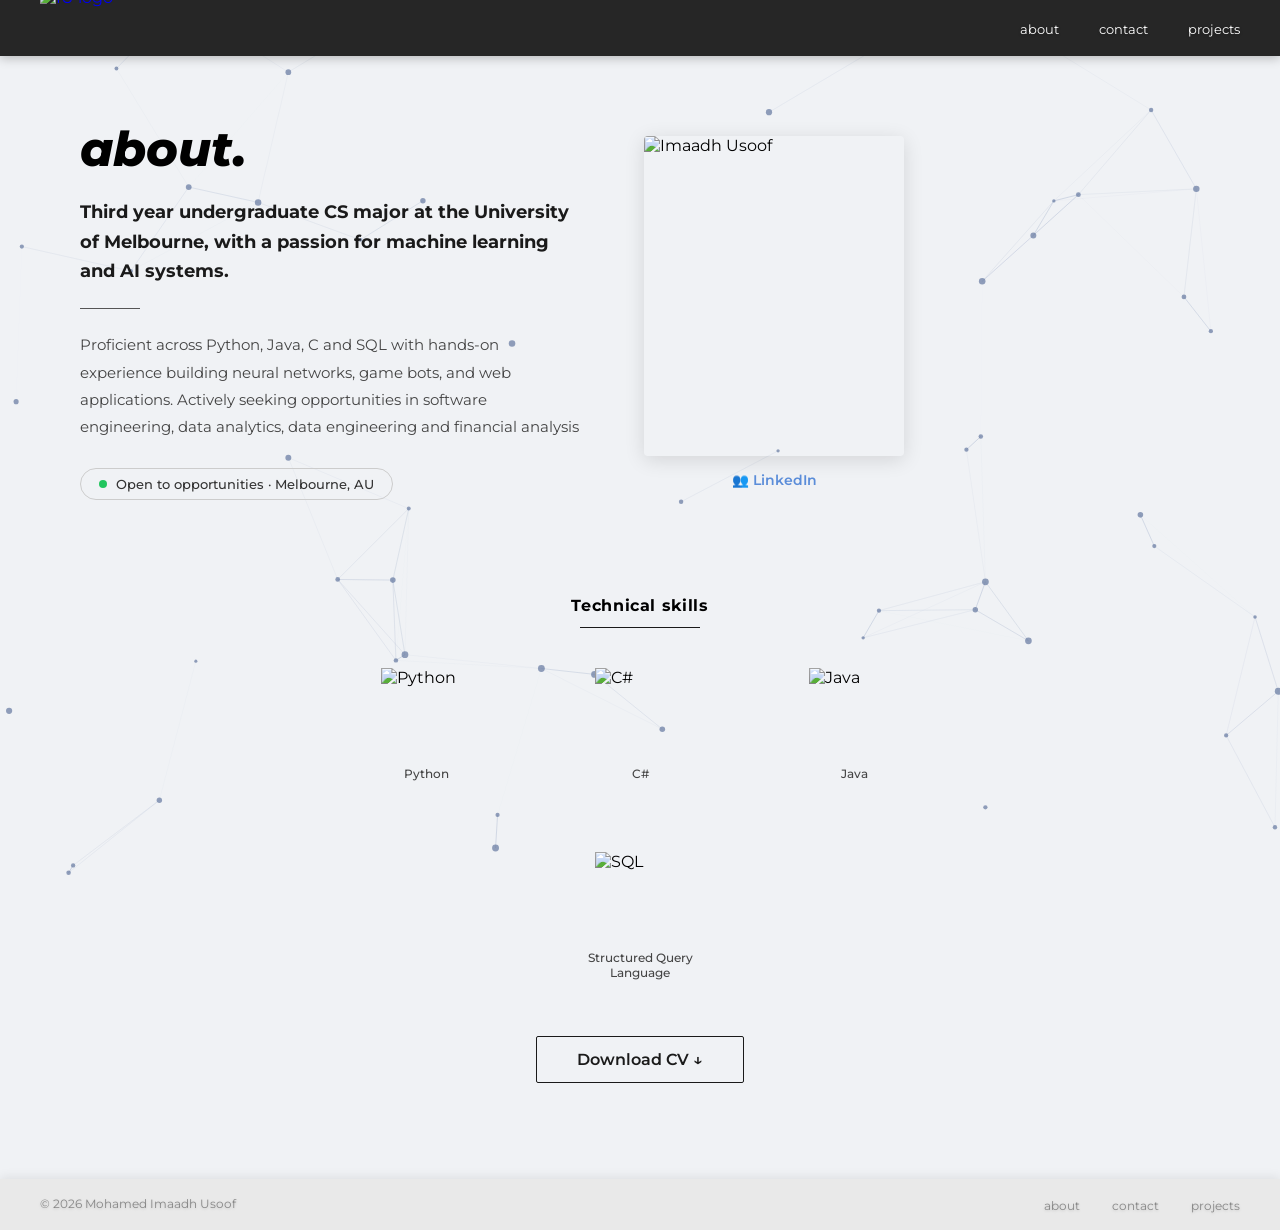
==== about.html @ 0c4d780f "Add files via upload" ====
<!DOCTYPE html>
<html>
  <head>
    <meta charset="UTF-8">
    <meta name="viewport" content="width=device-width, initial-scale=1.0">
    <title>About — Imaadh Usoof</title>
    <link rel="stylesheet" href="style.css">
    <link rel="stylesheet" href="about.css">
  </head>

  <body>

    <nav>
      <a href="index.html" class="nav-logo">
        <img src="images/logo.png" alt="IU logo" />
      </a>
      <button class="hamburger" id="hamburger">
        <span></span>
        <span></span>
        <span></span>
      </button>
      <ul class="nav-links" id="nav-links">
        <li><a href="about.html">about</a></li>
        <li><a href="contact.html">contact</a></li>
        <li><a href="projects.html">projects</a></li>
      </ul>
    </nav>

    <canvas id="constellation-canvas"></canvas>

    <main>
      <section class="about-hero">

        <div class="about-left">
          <h1 class="about-title">about.</h1>
          <p class="about-bio-main">
            Third year undergraduate CS major at the University of Melbourne, 
            with a passion for machine learning and AI systems.
          </p>
          <hr class="about-divider">
          <p class="about-bio-sub">
            Proficient across Python, Java, C and SQL with hands-on experience 
            building neural networks, game bots, and web applications. Actively 
            seeking opportunities in software engineering, data analytics, data
            engineering and financial analysis
          </p>

          <div class="about-badge">
            <span class="badge-dot"></span>
            Open to opportunities · Melbourne, AU
          </div>
        </div>

        <div class="about-right">
          <div class="about-headshot-wrap">
            <img src="images/headshot.jpg" alt="Imaadh Usoof" class="about-headshot" />
          </div>
          <a href="https://linkedin.com/in/imaadh-usoof" target="_blank" class="about-linkedin">
            &#128101; LinkedIn
          </a>
        </div>

        
      </section>

      <section class="skills">
        <h3 class="skills-title">Technical skills</h3>
        <hr class="skills-underline">
        <div class="skills-grid">

          <div class="skill-item">
            <div class="skill-icon">
              <img src="images/python.png" alt="Python" />
              <span>Python</span>
            </div>
            <div class="skill-tooltip">
              <strong>Python</strong>
              <ul>
                <li>Pandas, matplotlib, scikit-learn</li>
                <li>Tensorflow and pygame libraries</li>
                <li>Basic neural networks and ML models</li>
              </ul>
            </div>
          </div>

          <div class="skill-item">
            <div class="skill-icon">
              <img src="images/c.png" alt="C#" />
              <span>C#</span>
            </div>
            <div class="skill-tooltip">
              <strong>C#</strong>
              <ul>
                <li>Data structures and algorithms</li>
                <li>Efficient problem solving skills</li>
              </ul>
            </div>
          </div>

          <div class="skill-item">
            <div class="skill-icon">
              <img src="images/java.png" alt="Java" />
              <span>Java</span>
            </div>
            <div class="skill-tooltip">
              <strong>Java</strong>
              <ul>
                <li>Basic game development</li>
                <li>Object oriented design</li>
              </ul>
            </div>
          </div>

          <div class="skill-item">
            <div class="skill-icon">
              <img src="images/sql.png" alt="SQL" />
              <span>Structured Query Language</span>
            </div>
            <div class="skill-tooltip">
              <strong>SQL</strong>
              <ul>
                <li>Database design and queries</li>
                <li>MySQL and SQLite</li>
              </ul>
            </div>
          </div>

        </div>
      </section>

      <div class="cv-download">
        <a href="cv.pdf" download class="cv-btn">Download CV &#8595;</a>
      </div>

    </main>

    <footer>
      <span class="footer-copy">© 2026 Mohamed Imaadh Usoof</span>
      <ul class="footer-links">
        <li><a href="about.html">about</a></li>
        <li><a href="contact.html">contact</a></li>
        <li><a href="projects.html">projects</a></li>
      </ul>
    </footer>

    <script src="constellation.js"></script>
    <script>
      const hamburger = document.getElementById('hamburger');
      const navLinks = document.getElementById('nav-links');

      hamburger.addEventListener('click', () => {
        hamburger.classList.toggle('open');
        navLinks.classList.toggle('open');
      });
    </script>
  </body>
</html>
---- style.css ----
/* CSS is how you can add style to your website, such as colors, fonts, and positioning of your
   HTML content. To learn how to do something, just try searching Google for questions like
   "how to change link color." */
@import url('https://fonts.googleapis.com/css2?family=Montserrat:wght@300;400;500;600;700;800&display=swap');

* {
  margin: 0;
  padding: 0;
  box-sizing: border-box;
}

body {
  font-family: 'Montserrat', sans-serif;
  background-color: #f0f2f5;
  min-height: 100vh;
  display: flex;
  flex-direction: column;
}
main {
  flex: 1;
}

nav {
  background-color: #262626;
  height: 56px;
  display: flex;
  align-items: center;
  justify-content: space-between;
  padding: 0 2.5rem;
  box-shadow: 0 2px  10px rgba(0,0,0,0.25);
  position: relative;
  top: 0;
  z-index: 100;
}

.nav-logo {
  display: flex;
  align-items: center;
  justify-content: center;
  text-decoration: none;
}

.nav-logo img {
  height: 80px;
  width: auto;
  transition: transform 1.0s ease, filter 1.0s ease;
}

.nav-logo img:hover {
  transform: rotate(360deg) scale(1.15);
  filter: brightness(0.7);
}

.nav-links {
  display: flex;
  gap: 2.5rem;
  list-style: none;
  margin-left: auto;
}

.nav-links a {
  color: #ffffff;
  text-decoration: none;
  font-size: 0.82rem;
  font-weight: 400;
  text-shadow: 0 1px 3px rgba(0,0,0,0.3);
}
.nav-links a:hover {
  opacity: 0.6;
}

.hero {
  height: calc(100vh - 80px);
  display: flex;
  flex-direction: column;
  align-items: center;
  justify-content: center;
  gap: 0.5rem;
}

.hero-name {
  font-size: 2.8rem;
  font-weight: 400;
}

.hero-subtitle {
  font-size: 1.2rem;
  font-weight: 400;
  color: #888;
  letter-spacing: 0.05em;
}

.scroll-btn {
  margin-top: 2rem;
  width: 38px;
  height: 38px;
  border-radius: 50%;
  background: #d0d4da;
  border: none;
  cursor: pointer;
  display: flex;
  align-items: center;
  justify-content: center;
  text-decoration: none;
  color: #444;
  font-size: 1rem;
}

.hero-name {
  text-decoration: none;
  color: #1a1a1a;
}

.featured {
  padding: 4rem 1rem 6rem;
  display: flex;
  flex-direction: column;
  align-items: center;
  gap: 2.5rem;
}

.featured-title {
  font-size: 1.8rem;
  font-weight: 700;
  letter-spacing: 0.04em;
}

.projects-grid {
  display: flex;
  gap: 1.5rem;
  justify-content: center;
  flex-wrap: nowrap;
  width: 100%;
  padding: 0 2rem;
}

.project-card {
  display: flex;
  flex-direction: column;
  align-items: center;
  gap: 0.6rem;
  text-decoration: none;
  color: #1a1a1a;
  transition: transform 0.2s;
}

.project-card:hover {
  transform: translateY(-4px);
}

.project-label {
  font-size: 1rem;
  font-weight: 500;
  font-style: italic;
  color: #444;
}

.project-thumb {
  width: 420px;
  height: 480px;
  border-radius: 4px;
  overflow: hidden;
  background: #d8dce4;
  box-shadow: 0 2px 12px rgba(0,0,0,0.1);
}


.project-thumb img {
  width: 100%;
  height: 100%;
  object-fit: cover;
}

.view-all-btn {
  display: inline-flex;
  align-items: center;
  gap: 0.5rem;
  border: 1.5px solid #1a1a1a;
  padding: 0.75rem 1.8rem;
  font-family: 'Montserrat', sans-serif;
  font-size: 1rem;
  font-weight: 500;
  text-decoration: none;
  color: #1a1a1a;
  border-radius: 2px;
  transition: background 0.2s, color 0.2s;
}

.view-all-btn:hover {
  background: #1a1a1a;
  color: #fff;
}

footer {
  background-color: #e9e9e9;
  padding: 1rem 2.5rem;
  display: flex;
  align-items: center;
  justify-content: space-between;
  box-shadow: 0 -2px 10px rgba(0,0,0,0.08);
}

.footer-copy {
  font-size: 0.72rem;
  font-weight: 400;
  color: #888;
  text-shadow: 0 1px 3px rgba(0,0,0,0.15);
}

.footer-links {
  display: flex;
  flex-direction: row;
  gap: 2rem;
  list-style: none;
}

.footer-links a {
  font-size: 0.72rem;
  font-weight: 400;
  color: #888;
  text-decoration: none;
  text-shadow: 0 1px 3px rgba(0,0,0,0.15);
}

.footer-links a:hover {
  color: #1a1a1a;
}

#constellation-canvas {
  position: fixed;
  top: 0;
  left: 0;
  width: 100%;
  height: 100%;
  z-index: -1;
  pointer-events: none;
}

.hero-divider {
  width: 80px;
  border: none;
  border-top: 1.5px solid #aaa;
  margin-top: 0.3rem;
}

html {
  scroll-behavior: smooth;
}

.bg-preview {
  position: fixed;
  top: 0;
  left: 0;
  width: 100%;
  height: 100%;
  z-index: 0;
  opacity: 0;
  transition: opacity 0.6s ease;
  pointer-events: none;
  background: rgba(0, 0, 0, 0.45);
}

.bg-preview-img {
  width: 100%;
  height: 100%;
  object-fit: cover;
  opacity: 1.0;
  position: absolute;
  top: 0;
  left: 0;
  z-index: -1;
}

#loader {
  position: fixed;
  top: 0;
  left: 0;
  width: 100%;
  height: 100%;
  background: #ffffff;
  z-index: 9999;
  display: flex;
  align-items: center;
  justify-content: center;
}

.loader-content {
  display: flex;
  flex-direction: column;
  align-items: center;
  gap: 2rem;
  width: 400px;
}

.loader-text {
  font-family: 'Courier New', monospace;
  font-size: 2rem;
  font-weight: 900;
  color: #000;
  letter-spacing: 0.1em;
}

.loader-track {
  width: 100%;
  height: 12px;
  background: #e0e0e0;
  position: relative;
}

.loader-bar {
  height: 100%;
  width: 0%;
  background: #000;
  transition: width 0.05s linear;
}

.hamburger {
  display: none;
}


@media (max-width: 500px) {

  .hamburger {
    display: flex;
    flex-direction: column;
    gap: 5px;
    background: none;
    border: none;
    cursor: pointer;
    padding: 0.5rem;
    margin-left: auto;
    z-index: 200;
  }

  .hamburger span {
    display: block;
    width: 24px;
    height: 2px;
    background: #fff;
    transition: all 0.3s ease;
  }

  .hamburger.open span:nth-child(1) {
    transform: translateY(7px) rotate(45deg);
  }

  .hamburger.open span:nth-child(2) {
    opacity: 0;
  }

  .hamburger.open span:nth-child(3) {
    transform: translateY(-7px) rotate(-45deg);
  }

  .nav-links {
    display: none;
    flex-direction: column;
    position: absolute;
    top: 56px;
    left: 0;
    width: 100%;
    background: #262626;
    padding: 1.5rem 2rem;
    gap: 1.5rem;
    z-index: 100;
    box-shadow: 0 4px 10px rgba(0,0,0,0.3);
    margin-left: 0;
  }

  .nav-links.open {
    display: flex;
  }

  .nav-links a {
    font-size: 1rem;
  }

  .hero-name {
    font-size: 1.8rem;
  }

  .hero-subtitle {
    font-size: 0.9rem;
  }

  .projects-grid {
    flex-direction: column;
    align-items: center;
    gap: 2rem;
  }

  .project-thumb {
    width: 85vw;
    height: 250px;
  }

  .featured {
    padding: 2rem 1rem 4rem;
  }

}
---- about.css ----
.about-hero {
  display: flex;
  gap: 4rem;
  padding: 4rem 5rem;
  align-items: flex-start;
  width: 100%;
  justify-content: space-between;
}

.about-right {
  display: flex;
  flex-direction: column;
  align-items: center;
  gap: 1rem;
  padding-top: 1rem;
  flex-shrink: 0;
  padding-right: 50rem;
}


.about-left {
  flex: 0 0 500px;
  display: flex;
  flex-direction: column;
  gap: 1.2rem;
}

.about-title {
  font-size: 3rem;
  font-weight: 800;
  font-style: italic;
}

.about-divider {
  width: 60px;
  border: none;
  border-top: 1.5px solid #555;
  margin: 0.2rem 0;
}

.about-bio-main {
  font-size: 1.15rem;
  font-weight: 700;
  line-height: 1.6;
  color: #1a1a1a;
}

.about-bio-sub {
  font-size: 0.95rem;
  font-weight: 400;
  line-height: 1.8;
  color: #444;
}

.about-badge {
  display: inline-flex;
  align-items: center;
  gap: 0.6rem;
  border: 1.5px solid #ccc;
  border-radius: 999px;
  padding: 0.45rem 1.1rem;
  font-size: 0.82rem;
  font-weight: 500;
  color: #333;
  width: fit-content;
  margin-top: 0.5rem;
}

.badge-dot {
  width: 8px;
  height: 8px;
  border-radius: 50%;
  background: #22c55e;
  display: inline-block;
  animation: pulse 2s infinite;
}

@keyframes pulse {
  0%, 100% { opacity: 1; }
  50% { opacity: 0.4; }
}

.about-right {
  display: flex;
  flex-direction: column;
  align-items: center;
  gap: 1rem;
  padding-top: 1rem;
}

.about-headshot-wrap {
  width: 260px;
  height: 320px;
  overflow: hidden;
  border-radius: 4px;
  box-shadow: 0 4px 20px rgba(0,0,0,0.12);
}

.about-headshot {
  width: 100%;
  height: 100%;
  object-fit: cover;
  display: block;
}

.about-linkedin {
  font-size: 0.85rem;
  font-weight: 600;
  color: #5b8dd9;
  text-decoration: none;
}

.about-linkedin:hover {
  text-decoration: underline;
}

.skills {
  padding: 2rem 5rem 4rem;
  display: flex;
  flex-direction: column;
  align-items: center;
}

.skills-title {
  font-size: 1rem;
  font-weight: 700;
  letter-spacing: 0.04em;
  margin-bottom: 0.75rem;
  text-align: center;
}

.skills-underline {
  width: 120px;
  border: none;
  border-top: 1.5px solid #1a1a1a;
  margin-bottom: 2.5rem;
  align-self: center;
}

.skills-grid {
  display: grid;
  grid-template-columns: repeat(3, 150px);
  gap: 4rem;
  justify-items: center;
  margin: 0 auto;
}

.skill-item {
  position: relative;
  width: 120px;
  height: 120px;
  cursor: pointer;
}

.skill-icon {
  display: flex;
  flex-direction: column;
  align-items: center;
  gap: 0.5rem;
  transition: opacity 0.3s;
}

.skill-icon img {
  width: 90px;
  height: 90px;
  object-fit: contain;
}

.skill-icon span {
  font-size: 0.78rem;
  font-weight: 500;
  text-align: center;
  color: #444;
}

.skill-tooltip {
  position: absolute;
  top: 0;
  left: 0;
  width: 160px;
  background: #262626;
  color: #fff;
  border-radius: 4px;
  padding: 0.75rem 1rem;
  font-size: 0.72rem;
  line-height: 1.6;
  opacity: 0;
  pointer-events: none;
  transition: opacity 0.3s;
}

.skill-tooltip strong {
  display: block;
  margin-bottom: 0.4rem;
  font-size: 0.78rem;
}

.skill-tooltip ul {
  padding-left: 1rem;
}

.skill-item:hover .skill-icon {
  opacity: 0;
}

.skill-item:hover .skill-tooltip {
  opacity: 1;
}

.skill-item:nth-child(4) {
  grid-column: 2;
}

.cv-download {
  padding: 0 5rem 6rem;
  display: flex;
  justify-content: center;
}

.cv-btn {
  display: inline-flex;
  align-items: center;
  gap: 0.5rem;
  border: 1.5px solid #1a1a1a;
  padding: 0.8rem 2.5rem;
  font-family: 'Montserrat', sans-serif;
  font-size: 1rem;
  font-weight: 600;
  text-decoration: none;
  color: #1a1a1a;
  border-radius: 2px;
  transition: background 0.2s, color 0.2s;
}

.cv-btn:hover {
  background: #1a1a1a;
  color: #fff;
}

main {
  flex: 1;
}


@media (max-width: 500px) {

  .about-hero {
    flex-direction: column;
    padding: 2rem 1.5rem;
    gap: 2rem;
  }

  .about-left {
    flex: unset;
    width: 100%;
  }

  .about-title {
    font-size: 2rem;
  }

  .about-bio-main {
    font-size: 1rem;
  }

  .about-bio-sub {
    font-size: 0.88rem;
  }

  .about-right {
    width: 100%;
    align-items: center;
    padding-right: 0;
    margin-left: 0;
  }

  .about-headshot-wrap {
    width: 200px;
    height: 240px;
  }

  .skills {
    padding: 1.5rem 1.5rem 3rem;
  }

  .skills-grid {
    grid-template-columns: repeat(2, 120px);
    gap: 2rem;
  }

  .skill-item:nth-child(4) {
    grid-column: unset;
  }

  .cv-download {
    padding: 0 1.5rem 4rem;
  }

}
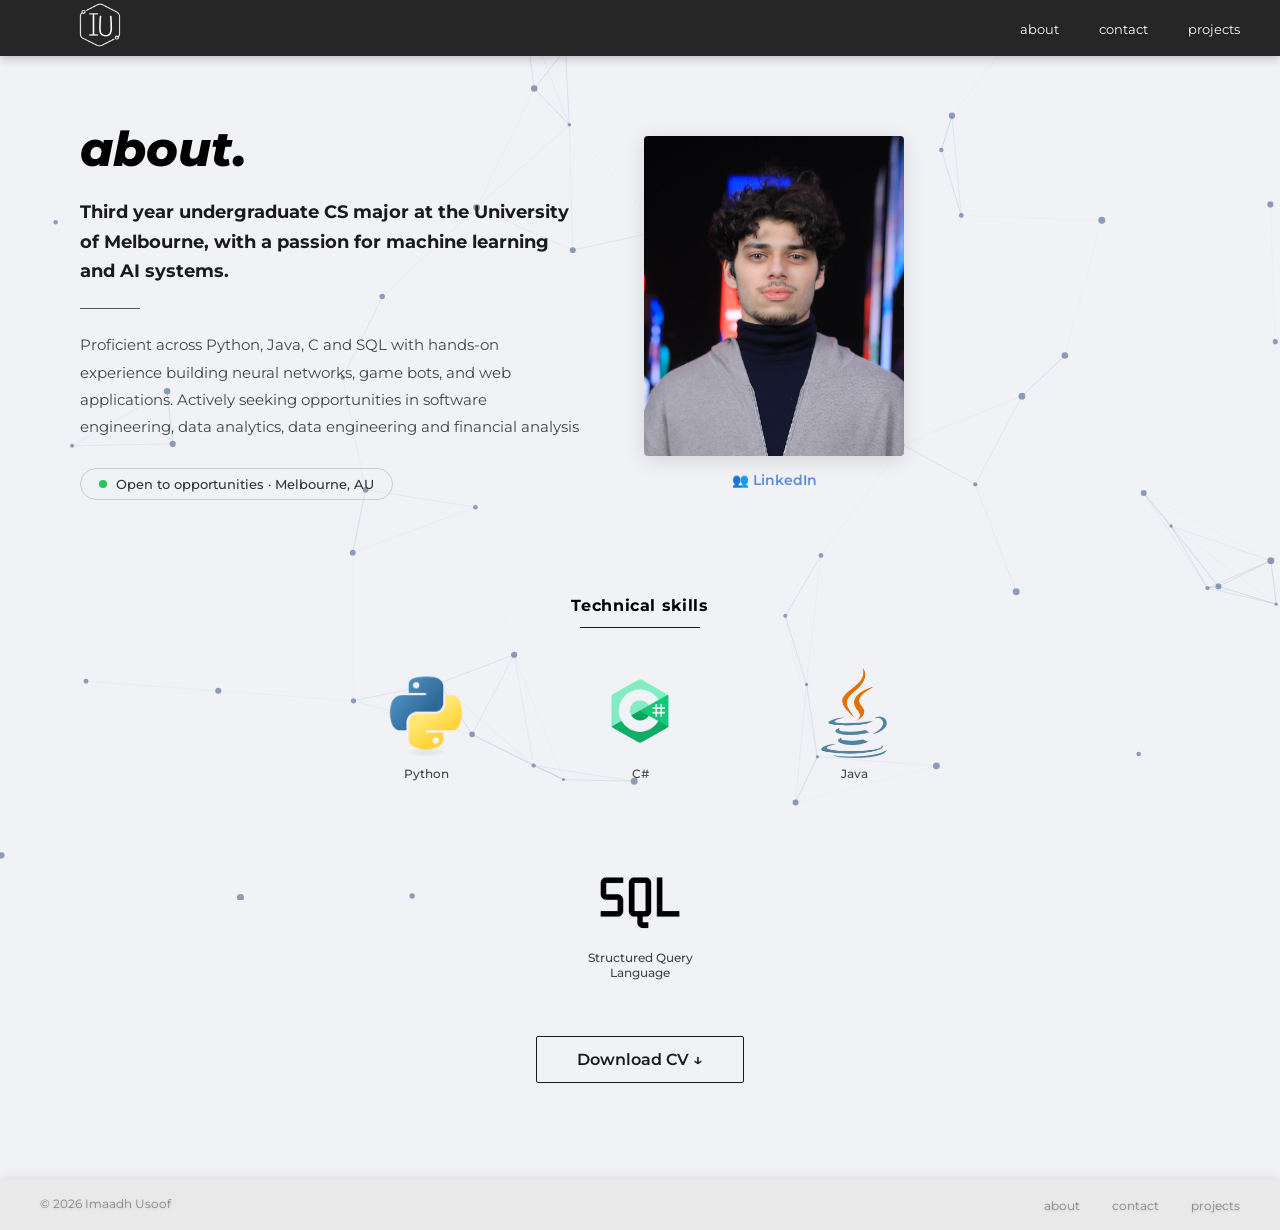
==== commit 3a453514: "Update about.html" ====
--- a/about.html
+++ b/about.html
@@ -135,7 +135,7 @@
     </main>
 
     <footer>
-      <span class="footer-copy">© 2026 Mohamed Imaadh Usoof</span>
+      <span class="footer-copy">© 2026 Imaadh Usoof</span>
       <ul class="footer-links">
         <li><a href="about.html">about</a></li>
         <li><a href="contact.html">contact</a></li>
@@ -154,4 +154,4 @@
       });
     </script>
   </body>
-</html>+</html>
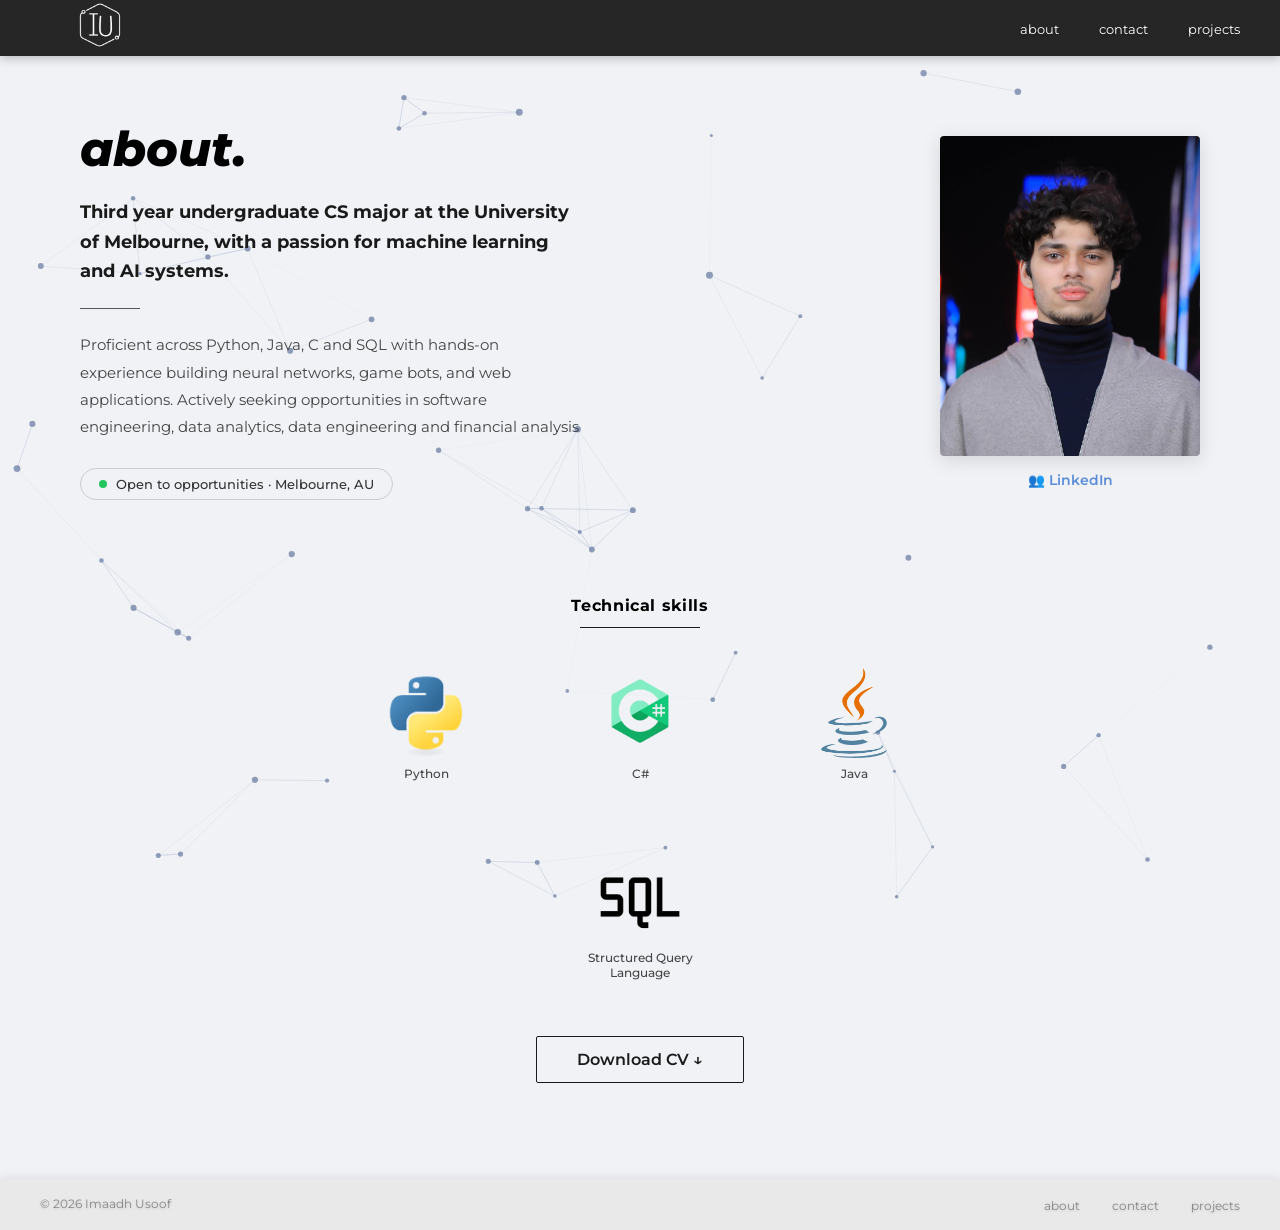
==== commit e3d0d694: "Add scroll animations, hover polish, and fix layout overflow bugs" ====
--- a/about.html
+++ b/about.html
@@ -29,7 +29,7 @@
     <canvas id="constellation-canvas"></canvas>
 
     <main>
-      <section class="about-hero">
+      <section class="about-hero" data-reveal="stagger">
 
         <div class="about-left">
           <h1 class="about-title">about.</h1>
@@ -66,7 +66,7 @@
       <section class="skills">
         <h3 class="skills-title">Technical skills</h3>
         <hr class="skills-underline">
-        <div class="skills-grid">
+        <div class="skills-grid" data-reveal="stagger">
 
           <div class="skill-item">
             <div class="skill-icon">
@@ -128,7 +128,7 @@
         </div>
       </section>
 
-      <div class="cv-download">
+      <div class="cv-download" data-reveal>
         <a href="cv.pdf" download class="cv-btn">Download CV &#8595;</a>
       </div>
 
@@ -144,6 +144,7 @@
     </footer>
 
     <script src="constellation.js"></script>
+    <script src="animations.js"></script>
     <script>
       const hamburger = document.getElementById('hamburger');
       const navLinks = document.getElementById('nav-links');
--- a/style.css
+++ b/style.css
@@ -28,9 +28,14 @@
   justify-content: space-between;
   padding: 0 2.5rem;
   box-shadow: 0 2px  10px rgba(0,0,0,0.25);
-  position: relative;
+  position: sticky;
   top: 0;
   z-index: 100;
+  transition: box-shadow 0.3s ease;
+}
+
+nav.nav-scrolled {
+  box-shadow: 0 6px 20px rgba(0,0,0,0.4);
 }
 
 .nav-logo {
@@ -59,14 +64,29 @@
 }
 
 .nav-links a {
+  position: relative;
   color: #ffffff;
   text-decoration: none;
   font-size: 0.82rem;
   font-weight: 400;
   text-shadow: 0 1px 3px rgba(0,0,0,0.3);
+  transition: opacity 0.2s;
+}
+.nav-links a::after {
+  content: '';
+  position: absolute;
+  left: 0;
+  bottom: -4px;
+  width: 0;
+  height: 1.5px;
+  background: currentColor;
+  transition: width 0.25s ease;
 }
 .nav-links a:hover {
-  opacity: 0.6;
+  opacity: 0.85;
+}
+.nav-links a:hover::after {
+  width: 100%;
 }
 
 .hero {
@@ -104,6 +124,19 @@
   text-decoration: none;
   color: #444;
   font-size: 1rem;
+  transition: background 0.2s, transform 0.2s ease;
+  animation: scrollBounce 2s ease-in-out 1.2s infinite;
+}
+
+.scroll-btn:hover {
+  background: #b8bec8;
+  transform: scale(1.08);
+  animation-play-state: paused;
+}
+
+@keyframes scrollBounce {
+  0%, 100% { transform: translateY(0); }
+  50% { transform: translateY(6px); }
 }
 
 .hero-name {
@@ -156,19 +189,28 @@
 }
 
 .project-thumb {
-  width: 420px;
-  height: 480px;
+  width: clamp(220px, 26vw, 420px);
+  height: clamp(250px, 30vw, 480px);
   border-radius: 4px;
   overflow: hidden;
   background: #d8dce4;
   box-shadow: 0 2px 12px rgba(0,0,0,0.1);
-}
-
+  transition: box-shadow 0.3s ease;
+}
+
+.project-card:hover .project-thumb {
+  box-shadow: 0 12px 30px rgba(0,0,0,0.2);
+}
 
 .project-thumb img {
   width: 100%;
   height: 100%;
   object-fit: cover;
+  transition: transform 0.5s ease;
+}
+
+.project-card:hover .project-thumb img {
+  transform: scale(1.06);
 }
 
 .view-all-btn {
@@ -183,12 +225,14 @@
   text-decoration: none;
   color: #1a1a1a;
   border-radius: 2px;
-  transition: background 0.2s, color 0.2s;
+  transition: background 0.2s, color 0.2s, transform 0.2s ease, box-shadow 0.2s ease;
 }
 
 .view-all-btn:hover {
   background: #1a1a1a;
   color: #fff;
+  transform: translateY(-2px);
+  box-shadow: 0 8px 18px rgba(0,0,0,0.18);
 }
 
 footer {
@@ -401,3 +445,52 @@
 
 }
 
+/* Scroll reveal (see animations.js) */
+[data-reveal] {
+  opacity: 0;
+  transform: translateY(24px);
+  transition: opacity 0.7s cubic-bezier(0.22, 1, 0.36, 1),
+              transform 0.7s cubic-bezier(0.22, 1, 0.36, 1);
+}
+
+[data-reveal].is-visible {
+  opacity: 1;
+  transform: translateY(0);
+}
+
+[data-reveal="stagger"] {
+  opacity: 1;
+  transform: none;
+  transition: none;
+}
+
+[data-reveal="stagger"] > * {
+  opacity: 0;
+  transform: translateY(24px);
+  transition: opacity 0.6s cubic-bezier(0.22, 1, 0.36, 1),
+              transform 0.6s cubic-bezier(0.22, 1, 0.36, 1);
+}
+
+[data-reveal="stagger"].is-visible > * {
+  opacity: 1;
+  transform: translateY(0);
+}
+
+[data-reveal="stagger"].is-visible > *:nth-child(1) { transition-delay: 0s; }
+[data-reveal="stagger"].is-visible > *:nth-child(2) { transition-delay: 0.1s; }
+[data-reveal="stagger"].is-visible > *:nth-child(3) { transition-delay: 0.2s; }
+[data-reveal="stagger"].is-visible > *:nth-child(4) { transition-delay: 0.3s; }
+[data-reveal="stagger"].is-visible > *:nth-child(5) { transition-delay: 0.4s; }
+
+@media (prefers-reduced-motion: reduce) {
+  [data-reveal],
+  [data-reveal="stagger"] > * {
+    opacity: 1 !important;
+    transform: none !important;
+    transition: none !important;
+  }
+  .scroll-btn {
+    animation: none !important;
+  }
+}
+
--- a/about.css
+++ b/about.css
@@ -14,9 +14,7 @@
   gap: 1rem;
   padding-top: 1rem;
   flex-shrink: 0;
-  padding-right: 50rem;
-}
-
+}
 
 .about-left {
   flex: 0 0 500px;
@@ -80,20 +78,17 @@
   50% { opacity: 0.4; }
 }
 
-.about-right {
-  display: flex;
-  flex-direction: column;
-  align-items: center;
-  gap: 1rem;
-  padding-top: 1rem;
-}
-
 .about-headshot-wrap {
   width: 260px;
   height: 320px;
   overflow: hidden;
   border-radius: 4px;
   box-shadow: 0 4px 20px rgba(0,0,0,0.12);
+  transition: box-shadow 0.3s ease;
+}
+
+.about-headshot-wrap:hover {
+  box-shadow: 0 10px 28px rgba(0,0,0,0.2);
 }
 
 .about-headshot {
@@ -101,6 +96,11 @@
   height: 100%;
   object-fit: cover;
   display: block;
+  transition: transform 0.5s ease;
+}
+
+.about-headshot-wrap:hover .about-headshot {
+  transform: scale(1.05);
 }
 
 .about-linkedin {
@@ -157,7 +157,7 @@
   flex-direction: column;
   align-items: center;
   gap: 0.5rem;
-  transition: opacity 0.3s;
+  transition: opacity 0.3s, transform 0.3s;
 }
 
 .skill-icon img {
@@ -185,8 +185,9 @@
   font-size: 0.72rem;
   line-height: 1.6;
   opacity: 0;
+  transform: scale(0.95);
   pointer-events: none;
-  transition: opacity 0.3s;
+  transition: opacity 0.25s, transform 0.25s;
 }
 
 .skill-tooltip strong {
@@ -201,10 +202,12 @@
 
 .skill-item:hover .skill-icon {
   opacity: 0;
+  transform: scale(0.92);
 }
 
 .skill-item:hover .skill-tooltip {
   opacity: 1;
+  transform: scale(1);
 }
 
 .skill-item:nth-child(4) {
@@ -229,12 +232,14 @@
   text-decoration: none;
   color: #1a1a1a;
   border-radius: 2px;
-  transition: background 0.2s, color 0.2s;
+  transition: background 0.2s, color 0.2s, transform 0.2s ease, box-shadow 0.2s ease;
 }
 
 .cv-btn:hover {
   background: #1a1a1a;
   color: #fff;
+  transform: translateY(-2px);
+  box-shadow: 0 8px 18px rgba(0,0,0,0.18);
 }
 
 main {
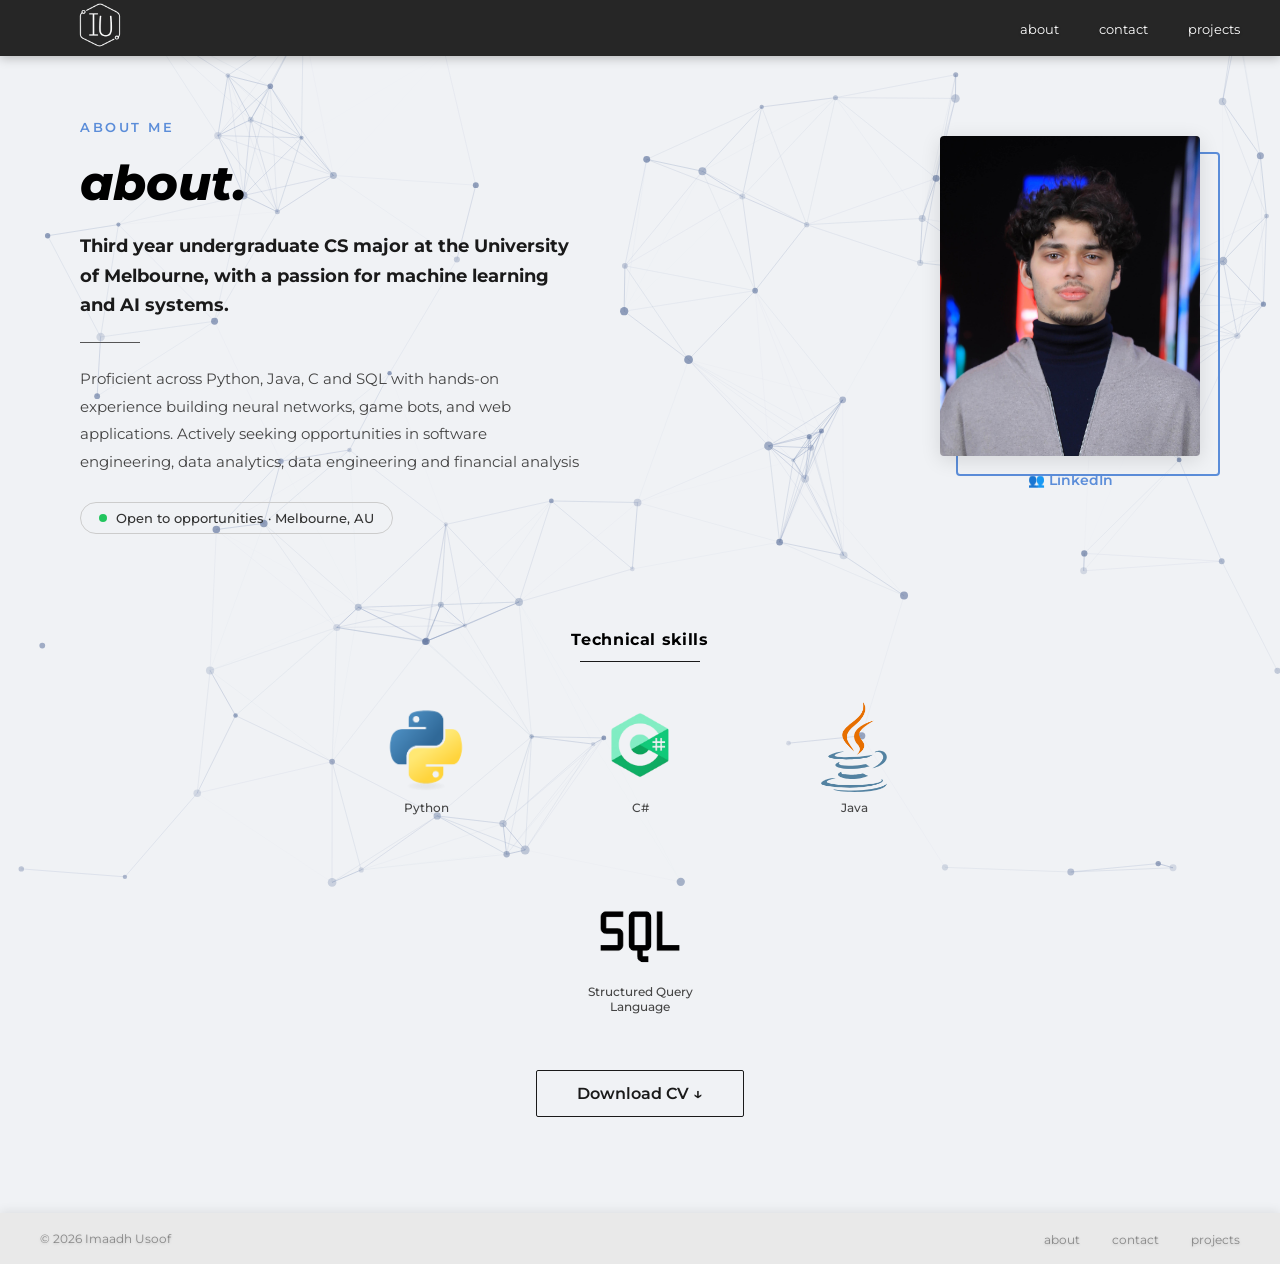
==== commit 10088f7f: "Polish hero typography, redesign contact page, add consistent section eyebrows Hero name now matches" ====
--- a/about.html
+++ b/about.html
@@ -32,6 +32,7 @@
       <section class="about-hero" data-reveal="stagger">
 
         <div class="about-left">
+          <span class="section-eyebrow">About Me</span>
           <h1 class="about-title">about.</h1>
           <p class="about-bio-main">
             Third year undergraduate CS major at the University of Melbourne, 
@@ -52,8 +53,10 @@
         </div>
 
         <div class="about-right">
-          <div class="about-headshot-wrap">
-            <img src="images/headshot.jpg" alt="Imaadh Usoof" class="about-headshot" />
+          <div class="about-headshot-frame">
+            <div class="about-headshot-wrap">
+              <img src="images/headshot.jpg" alt="Imaadh Usoof" class="about-headshot" />
+            </div>
           </div>
           <a href="https://linkedin.com/in/imaadh-usoof" target="_blank" class="about-linkedin">
             &#128101; LinkedIn
--- a/style.css
+++ b/style.css
@@ -95,19 +95,79 @@
   flex-direction: column;
   align-items: center;
   justify-content: center;
+  gap: 0.9rem;
+  padding: 0 1.5rem;
+  text-align: center;
+}
+
+.hero-eyebrow {
+  font-size: 0.85rem;
+  font-weight: 600;
+  letter-spacing: 0.2em;
+  text-transform: uppercase;
+  color: #5b8dd9;
+}
+
+.hero-name {
+  font-size: clamp(2.4rem, 6vw, 4.5rem);
+  font-weight: 800;
+  letter-spacing: 0.01em;
+  line-height: 1.1;
+  color: #1a1a1a;
+  text-decoration: none;
+}
+
+.hero-subtitle {
+  font-size: 1.1rem;
+  font-weight: 400;
+  color: #666;
+  line-height: 1.6;
+  max-width: 480px;
+  margin-top: -0.2rem;
+}
+
+.hero-actions {
+  display: flex;
+  gap: 1rem;
+  flex-wrap: wrap;
+  justify-content: center;
+  margin-top: 0.6rem;
+}
+
+.hero-btn {
+  display: inline-flex;
+  align-items: center;
   gap: 0.5rem;
-}
-
-.hero-name {
-  font-size: 2.8rem;
-  font-weight: 400;
-}
-
-.hero-subtitle {
-  font-size: 1.2rem;
-  font-weight: 400;
-  color: #888;
-  letter-spacing: 0.05em;
+  padding: 0.85rem 1.8rem;
+  font-family: 'Montserrat', sans-serif;
+  font-size: 0.92rem;
+  font-weight: 600;
+  text-decoration: none;
+  border-radius: 2px;
+  transition: transform 0.2s ease, box-shadow 0.2s ease, background 0.2s, color 0.2s, border-color 0.2s;
+}
+
+.hero-btn-primary {
+  background: #1a1a1a;
+  color: #fff;
+  border: 1.5px solid #1a1a1a;
+}
+
+.hero-btn-primary:hover {
+  transform: translateY(-2px);
+  box-shadow: 0 10px 24px rgba(0,0,0,0.2);
+}
+
+.hero-btn-secondary {
+  background: transparent;
+  color: #1a1a1a;
+  border: 1.5px solid #ccc;
+}
+
+.hero-btn-secondary:hover {
+  border-color: #1a1a1a;
+  transform: translateY(-2px);
+  box-shadow: 0 8px 18px rgba(0,0,0,0.1);
 }
 
 .scroll-btn {
@@ -139,17 +199,27 @@
   50% { transform: translateY(6px); }
 }
 
-.hero-name {
-  text-decoration: none;
-  color: #1a1a1a;
-}
-
 .featured {
   padding: 4rem 1rem 6rem;
   display: flex;
   flex-direction: column;
   align-items: center;
   gap: 2.5rem;
+}
+
+.featured-heading {
+  display: flex;
+  flex-direction: column;
+  align-items: center;
+  gap: 0.5rem;
+}
+
+.section-eyebrow {
+  font-size: 0.8rem;
+  font-weight: 600;
+  letter-spacing: 0.2em;
+  text-transform: uppercase;
+  color: #5b8dd9;
 }
 
 .featured-title {
@@ -170,8 +240,8 @@
 .project-card {
   display: flex;
   flex-direction: column;
-  align-items: center;
-  gap: 0.6rem;
+  align-items: stretch;
+  gap: 0.75rem;
   text-decoration: none;
   color: #1a1a1a;
   transition: transform 0.2s;
@@ -179,6 +249,12 @@
 
 .project-card:hover {
   transform: translateY(-4px);
+}
+
+.project-meta {
+  display: flex;
+  align-items: center;
+  justify-content: space-between;
 }
 
 .project-label {
@@ -188,12 +264,24 @@
   color: #444;
 }
 
+.project-arrow {
+  color: #888;
+  font-size: 1.1rem;
+  transition: transform 0.25s ease, color 0.25s ease;
+}
+
+.project-card:hover .project-arrow {
+  transform: translateX(6px);
+  color: #1a1a1a;
+}
+
 .project-thumb {
+  position: relative;
   width: clamp(220px, 26vw, 420px);
   height: clamp(250px, 30vw, 480px);
   border-radius: 4px;
   overflow: hidden;
-  background: #d8dce4;
+  background: #000;
   box-shadow: 0 2px 12px rgba(0,0,0,0.1);
   transition: box-shadow 0.3s ease;
 }
@@ -211,6 +299,62 @@
 
 .project-card:hover .project-thumb img {
   transform: scale(1.06);
+}
+
+.project-number {
+  position: absolute;
+  top: 0.75rem;
+  left: 0.75rem;
+  z-index: 2;
+  font-size: 0.72rem;
+  font-weight: 700;
+  letter-spacing: 0.05em;
+  color: #fff;
+  background: rgba(0,0,0,0.55);
+  padding: 0.3rem 0.65rem;
+  border-radius: 999px;
+}
+
+.project-overlay {
+  position: absolute;
+  inset: 0;
+  z-index: 1;
+  display: flex;
+  flex-direction: column;
+  justify-content: flex-end;
+  padding: 1.25rem;
+  background: linear-gradient(to top, rgba(0,0,0,0.88), rgba(0,0,0,0.35) 55%, rgba(0,0,0,0) 85%);
+  color: #fff;
+  opacity: 0;
+  transform: translateY(10px);
+  transition: opacity 0.35s ease, transform 0.35s ease;
+}
+
+.project-card:hover .project-overlay {
+  opacity: 1;
+  transform: translateY(0);
+}
+
+.project-pitch {
+  font-size: 0.85rem;
+  font-weight: 400;
+  line-height: 1.5;
+  margin-bottom: 0.7rem;
+}
+
+.project-tags {
+  display: flex;
+  flex-wrap: wrap;
+  gap: 0.4rem;
+}
+
+.project-tags span {
+  font-size: 0.66rem;
+  font-weight: 600;
+  letter-spacing: 0.03em;
+  padding: 0.22rem 0.6rem;
+  border: 1px solid rgba(255,255,255,0.45);
+  border-radius: 999px;
 }
 
 .view-all-btn {
@@ -278,13 +422,6 @@
   height: 100%;
   z-index: -1;
   pointer-events: none;
-}
-
-.hero-divider {
-  width: 80px;
-  border: none;
-  border-top: 1.5px solid #aaa;
-  margin-top: 0.3rem;
 }
 
 html {
@@ -420,12 +557,27 @@
     font-size: 1rem;
   }
 
+  .hero-eyebrow {
+    font-size: 0.72rem;
+  }
+
   .hero-name {
-    font-size: 1.8rem;
+    font-size: 2.1rem;
   }
 
   .hero-subtitle {
     font-size: 0.9rem;
+    max-width: 90vw;
+  }
+
+  .hero-actions {
+    flex-direction: column;
+    width: 100%;
+  }
+
+  .hero-btn {
+    justify-content: center;
+    width: 100%;
   }
 
   .projects-grid {
--- a/about.css
+++ b/about.css
@@ -78,9 +78,34 @@
   50% { opacity: 0.4; }
 }
 
-.about-headshot-wrap {
+.about-headshot-frame {
+  position: relative;
   width: 260px;
   height: 320px;
+}
+
+.about-headshot-frame::before {
+  content: '';
+  position: absolute;
+  top: 16px;
+  left: 16px;
+  width: 100%;
+  height: 100%;
+  border: 2px solid #5b8dd9;
+  border-radius: 4px;
+  z-index: 0;
+  transition: transform 0.3s ease;
+}
+
+.about-headshot-frame:hover::before {
+  transform: translate(6px, 6px);
+}
+
+.about-headshot-wrap {
+  position: relative;
+  z-index: 1;
+  width: 100%;
+  height: 100%;
   overflow: hidden;
   border-radius: 4px;
   box-shadow: 0 4px 20px rgba(0,0,0,0.12);
@@ -279,9 +304,14 @@
     margin-left: 0;
   }
 
-  .about-headshot-wrap {
+  .about-headshot-frame {
     width: 200px;
     height: 240px;
+  }
+
+  .about-headshot-frame::before {
+    top: 10px;
+    left: 10px;
   }
 
   .skills {
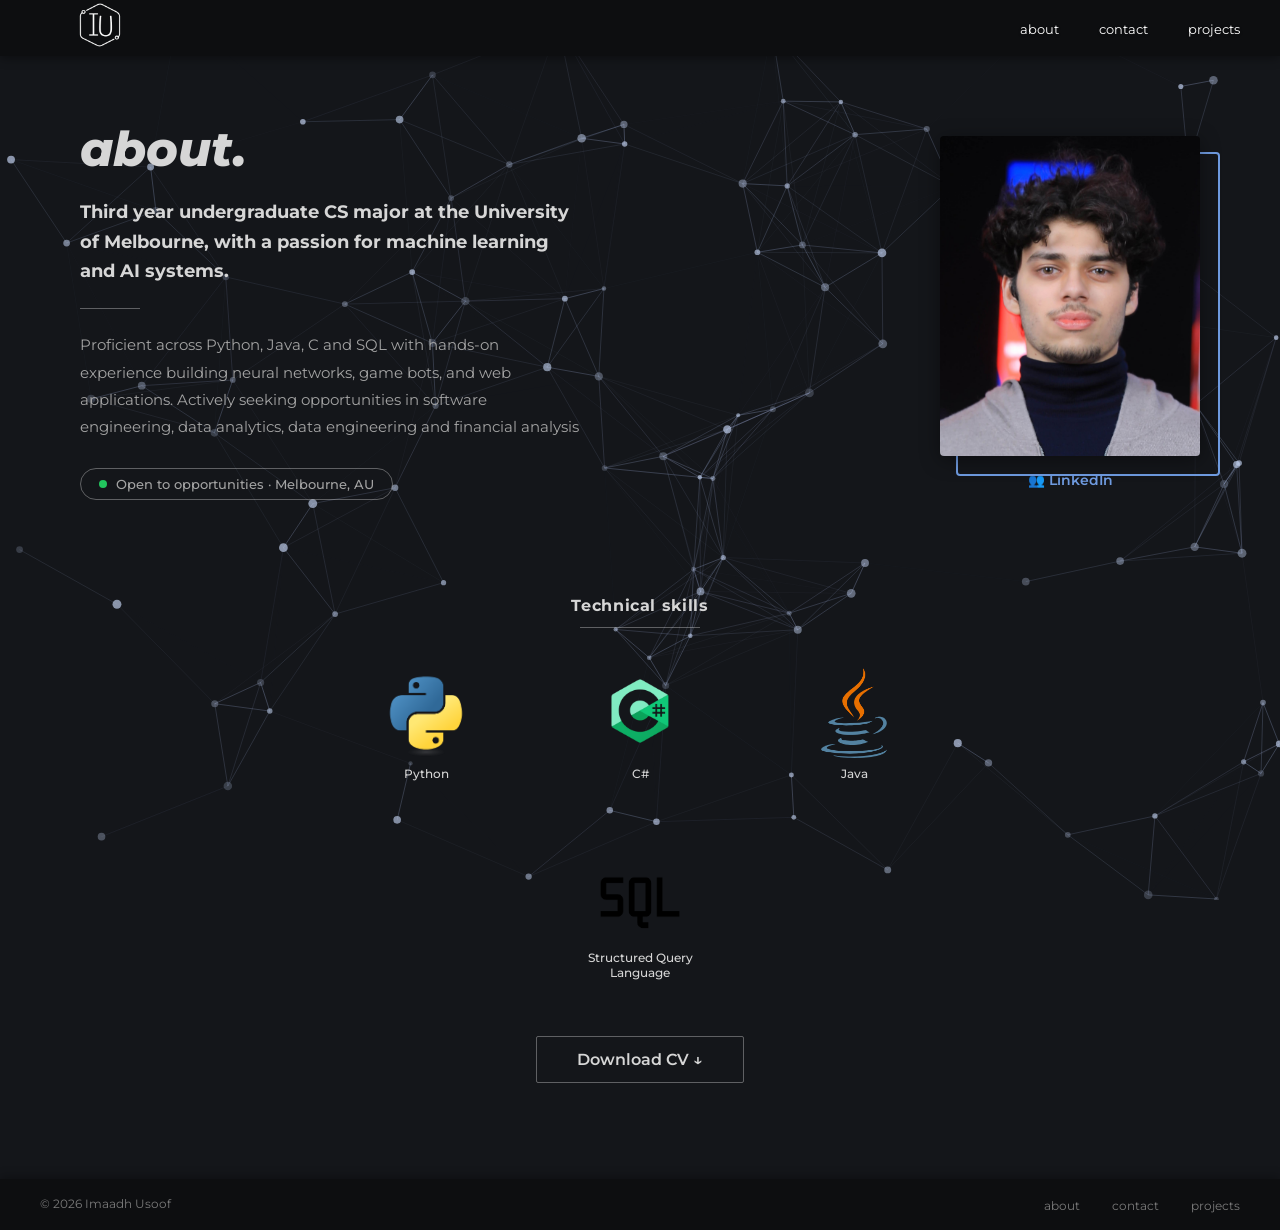
==== commit aba2aa01: "Switch site to a dark theme, fix about page crop and legibility Introduces a CSS variable-based dark" ====
--- a/about.html
+++ b/about.html
@@ -32,7 +32,6 @@
       <section class="about-hero" data-reveal="stagger">
 
         <div class="about-left">
-          <span class="section-eyebrow">About Me</span>
           <h1 class="about-title">about.</h1>
           <p class="about-bio-main">
             Third year undergraduate CS major at the University of Melbourne, 
--- a/style.css
+++ b/style.css
@@ -3,6 +3,17 @@
    "how to change link color." */
 @import url('https://fonts.googleapis.com/css2?family=Montserrat:wght@300;400;500;600;700;800&display=swap');
 
+:root {
+  --bg: #14161a;
+  --nav-bg: #0d0e10;
+  --text: #d6d6d6;
+  --text-muted: #a3a3a3;
+  --text-faint: #7a7a7a;
+  --border: rgba(255, 255, 255, 0.14);
+  --border-strong: rgba(255, 255, 255, 0.32);
+  --accent: #6f9be0;
+}
+
 * {
   margin: 0;
   padding: 0;
@@ -11,7 +22,8 @@
 
 body {
   font-family: 'Montserrat', sans-serif;
-  background-color: #f0f2f5;
+  background-color: var(--bg);
+  color: var(--text);
   min-height: 100vh;
   display: flex;
   flex-direction: column;
@@ -21,13 +33,13 @@
 }
 
 nav {
-  background-color: #262626;
+  background-color: var(--nav-bg);
   height: 56px;
   display: flex;
   align-items: center;
   justify-content: space-between;
   padding: 0 2.5rem;
-  box-shadow: 0 2px  10px rgba(0,0,0,0.25);
+  box-shadow: 0 2px 10px rgba(0,0,0,0.4);
   position: sticky;
   top: 0;
   z-index: 100;
@@ -35,7 +47,7 @@
 }
 
 nav.nav-scrolled {
-  box-shadow: 0 6px 20px rgba(0,0,0,0.4);
+  box-shadow: 0 6px 20px rgba(0,0,0,0.6);
 }
 
 .nav-logo {
@@ -53,7 +65,7 @@
 
 .nav-logo img:hover {
   transform: rotate(360deg) scale(1.15);
-  filter: brightness(0.7);
+  filter: brightness(1.3);
 }
 
 .nav-links {
@@ -105,7 +117,7 @@
   font-weight: 600;
   letter-spacing: 0.2em;
   text-transform: uppercase;
-  color: #5b8dd9;
+  color: var(--accent);
 }
 
 .hero-name {
@@ -113,14 +125,14 @@
   font-weight: 800;
   letter-spacing: 0.01em;
   line-height: 1.1;
-  color: #1a1a1a;
+  color: var(--text);
   text-decoration: none;
 }
 
 .hero-subtitle {
   font-size: 1.1rem;
   font-weight: 400;
-  color: #666;
+  color: var(--text-muted);
   line-height: 1.6;
   max-width: 480px;
   margin-top: -0.2rem;
@@ -148,26 +160,26 @@
 }
 
 .hero-btn-primary {
-  background: #1a1a1a;
-  color: #fff;
-  border: 1.5px solid #1a1a1a;
+  background: var(--text);
+  color: var(--bg);
+  border: 1.5px solid var(--text);
 }
 
 .hero-btn-primary:hover {
   transform: translateY(-2px);
-  box-shadow: 0 10px 24px rgba(0,0,0,0.2);
+  box-shadow: 0 10px 24px rgba(0,0,0,0.5);
 }
 
 .hero-btn-secondary {
   background: transparent;
-  color: #1a1a1a;
-  border: 1.5px solid #ccc;
+  color: var(--text);
+  border: 1.5px solid var(--border-strong);
 }
 
 .hero-btn-secondary:hover {
-  border-color: #1a1a1a;
+  border-color: var(--text);
   transform: translateY(-2px);
-  box-shadow: 0 8px 18px rgba(0,0,0,0.1);
+  box-shadow: 0 8px 18px rgba(0,0,0,0.35);
 }
 
 .scroll-btn {
@@ -175,21 +187,21 @@
   width: 38px;
   height: 38px;
   border-radius: 50%;
-  background: #d0d4da;
+  background: rgba(255,255,255,0.12);
   border: none;
   cursor: pointer;
   display: flex;
   align-items: center;
   justify-content: center;
   text-decoration: none;
-  color: #444;
+  color: var(--text-muted);
   font-size: 1rem;
   transition: background 0.2s, transform 0.2s ease;
   animation: scrollBounce 2s ease-in-out 1.2s infinite;
 }
 
 .scroll-btn:hover {
-  background: #b8bec8;
+  background: rgba(255,255,255,0.22);
   transform: scale(1.08);
   animation-play-state: paused;
 }
@@ -219,7 +231,7 @@
   font-weight: 600;
   letter-spacing: 0.2em;
   text-transform: uppercase;
-  color: #5b8dd9;
+  color: var(--accent);
 }
 
 .featured-title {
@@ -243,7 +255,7 @@
   align-items: stretch;
   gap: 0.75rem;
   text-decoration: none;
-  color: #1a1a1a;
+  color: var(--text);
   transition: transform 0.2s;
 }
 
@@ -261,18 +273,18 @@
   font-size: 1rem;
   font-weight: 500;
   font-style: italic;
-  color: #444;
+  color: var(--text-muted);
 }
 
 .project-arrow {
-  color: #888;
+  color: var(--text-faint);
   font-size: 1.1rem;
   transition: transform 0.25s ease, color 0.25s ease;
 }
 
 .project-card:hover .project-arrow {
   transform: translateX(6px);
-  color: #1a1a1a;
+  color: var(--text);
 }
 
 .project-thumb {
@@ -282,12 +294,13 @@
   border-radius: 4px;
   overflow: hidden;
   background: #000;
-  box-shadow: 0 2px 12px rgba(0,0,0,0.1);
+  border: 1px solid var(--border);
+  box-shadow: 0 2px 12px rgba(0,0,0,0.3);
   transition: box-shadow 0.3s ease;
 }
 
 .project-card:hover .project-thumb {
-  box-shadow: 0 12px 30px rgba(0,0,0,0.2);
+  box-shadow: 0 12px 30px rgba(0,0,0,0.5);
 }
 
 .project-thumb img {
@@ -361,38 +374,37 @@
   display: inline-flex;
   align-items: center;
   gap: 0.5rem;
-  border: 1.5px solid #1a1a1a;
+  border: 1.5px solid var(--border-strong);
   padding: 0.75rem 1.8rem;
   font-family: 'Montserrat', sans-serif;
   font-size: 1rem;
   font-weight: 500;
   text-decoration: none;
-  color: #1a1a1a;
+  color: var(--text);
   border-radius: 2px;
   transition: background 0.2s, color 0.2s, transform 0.2s ease, box-shadow 0.2s ease;
 }
 
 .view-all-btn:hover {
-  background: #1a1a1a;
-  color: #fff;
+  background: var(--text);
+  color: var(--bg);
   transform: translateY(-2px);
-  box-shadow: 0 8px 18px rgba(0,0,0,0.18);
+  box-shadow: 0 8px 18px rgba(0,0,0,0.4);
 }
 
 footer {
-  background-color: #e9e9e9;
+  background-color: var(--nav-bg);
   padding: 1rem 2.5rem;
   display: flex;
   align-items: center;
   justify-content: space-between;
-  box-shadow: 0 -2px 10px rgba(0,0,0,0.08);
+  box-shadow: 0 -2px 10px rgba(0,0,0,0.3);
 }
 
 .footer-copy {
   font-size: 0.72rem;
   font-weight: 400;
-  color: #888;
-  text-shadow: 0 1px 3px rgba(0,0,0,0.15);
+  color: var(--text-faint);
 }
 
 .footer-links {
@@ -405,13 +417,12 @@
 .footer-links a {
   font-size: 0.72rem;
   font-weight: 400;
-  color: #888;
-  text-decoration: none;
-  text-shadow: 0 1px 3px rgba(0,0,0,0.15);
+  color: var(--text-faint);
+  text-decoration: none;
 }
 
 .footer-links a:hover {
-  color: #1a1a1a;
+  color: var(--text);
 }
 
 #constellation-canvas {
@@ -438,7 +449,7 @@
   opacity: 0;
   transition: opacity 0.6s ease;
   pointer-events: none;
-  background: rgba(0, 0, 0, 0.45);
+  background: rgba(0, 0, 0, 0.6);
 }
 
 .bg-preview-img {
@@ -458,7 +469,7 @@
   left: 0;
   width: 100%;
   height: 100%;
-  background: #ffffff;
+  background: var(--bg);
   z-index: 9999;
   display: flex;
   align-items: center;
@@ -477,21 +488,21 @@
   font-family: 'Courier New', monospace;
   font-size: 2rem;
   font-weight: 900;
-  color: #000;
+  color: var(--text);
   letter-spacing: 0.1em;
 }
 
 .loader-track {
   width: 100%;
   height: 12px;
-  background: #e0e0e0;
+  background: rgba(255,255,255,0.1);
   position: relative;
 }
 
 .loader-bar {
   height: 100%;
   width: 0%;
-  background: #000;
+  background: var(--text);
   transition: width 0.05s linear;
 }
 
@@ -541,11 +552,11 @@
     top: 56px;
     left: 0;
     width: 100%;
-    background: #262626;
+    background: var(--nav-bg);
     padding: 1.5rem 2rem;
     gap: 1.5rem;
     z-index: 100;
-    box-shadow: 0 4px 10px rgba(0,0,0,0.3);
+    box-shadow: 0 4px 10px rgba(0,0,0,0.5);
     margin-left: 0;
   }
 
@@ -645,4 +656,3 @@
     animation: none !important;
   }
 }
-
--- a/about.css
+++ b/about.css
@@ -32,7 +32,7 @@
 .about-divider {
   width: 60px;
   border: none;
-  border-top: 1.5px solid #555;
+  border-top: 1.5px solid var(--border-strong);
   margin: 0.2rem 0;
 }
 
@@ -40,26 +40,26 @@
   font-size: 1.15rem;
   font-weight: 700;
   line-height: 1.6;
-  color: #1a1a1a;
+  color: var(--text);
 }
 
 .about-bio-sub {
   font-size: 0.95rem;
   font-weight: 400;
   line-height: 1.8;
-  color: #444;
+  color: var(--text-muted);
 }
 
 .about-badge {
   display: inline-flex;
   align-items: center;
   gap: 0.6rem;
-  border: 1.5px solid #ccc;
+  border: 1.5px solid var(--border-strong);
   border-radius: 999px;
   padding: 0.45rem 1.1rem;
   font-size: 0.82rem;
   font-weight: 500;
-  color: #333;
+  color: var(--text-muted);
   width: fit-content;
   margin-top: 0.5rem;
 }
@@ -91,7 +91,7 @@
   left: 16px;
   width: 100%;
   height: 100%;
-  border: 2px solid #5b8dd9;
+  border: 2px solid var(--accent);
   border-radius: 4px;
   z-index: 0;
   transition: transform 0.3s ease;
@@ -108,12 +108,12 @@
   height: 100%;
   overflow: hidden;
   border-radius: 4px;
-  box-shadow: 0 4px 20px rgba(0,0,0,0.12);
+  box-shadow: 0 4px 20px rgba(0,0,0,0.4);
   transition: box-shadow 0.3s ease;
 }
 
 .about-headshot-wrap:hover {
-  box-shadow: 0 10px 28px rgba(0,0,0,0.2);
+  box-shadow: 0 10px 28px rgba(0,0,0,0.55);
 }
 
 .about-headshot {
@@ -121,17 +121,19 @@
   height: 100%;
   object-fit: cover;
   display: block;
+  transform-origin: 50% 25%;
+  transform: scale(1.35);
   transition: transform 0.5s ease;
 }
 
 .about-headshot-wrap:hover .about-headshot {
-  transform: scale(1.05);
+  transform: scale(1.42);
 }
 
 .about-linkedin {
   font-size: 0.85rem;
   font-weight: 600;
-  color: #5b8dd9;
+  color: var(--accent);
   text-decoration: none;
 }
 
@@ -157,7 +159,7 @@
 .skills-underline {
   width: 120px;
   border: none;
-  border-top: 1.5px solid #1a1a1a;
+  border-top: 1.5px solid var(--border-strong);
   margin-bottom: 2.5rem;
   align-self: center;
 }
@@ -195,7 +197,7 @@
   font-size: 0.78rem;
   font-weight: 500;
   text-align: center;
-  color: #444;
+  color: var(--text);
 }
 
 .skill-tooltip {
@@ -249,22 +251,22 @@
   display: inline-flex;
   align-items: center;
   gap: 0.5rem;
-  border: 1.5px solid #1a1a1a;
+  border: 1.5px solid var(--border-strong);
   padding: 0.8rem 2.5rem;
   font-family: 'Montserrat', sans-serif;
   font-size: 1rem;
   font-weight: 600;
   text-decoration: none;
-  color: #1a1a1a;
+  color: var(--text);
   border-radius: 2px;
   transition: background 0.2s, color 0.2s, transform 0.2s ease, box-shadow 0.2s ease;
 }
 
 .cv-btn:hover {
-  background: #1a1a1a;
-  color: #fff;
+  background: var(--text);
+  color: var(--bg);
   transform: translateY(-2px);
-  box-shadow: 0 8px 18px rgba(0,0,0,0.18);
+  box-shadow: 0 8px 18px rgba(0,0,0,0.4);
 }
 
 main {
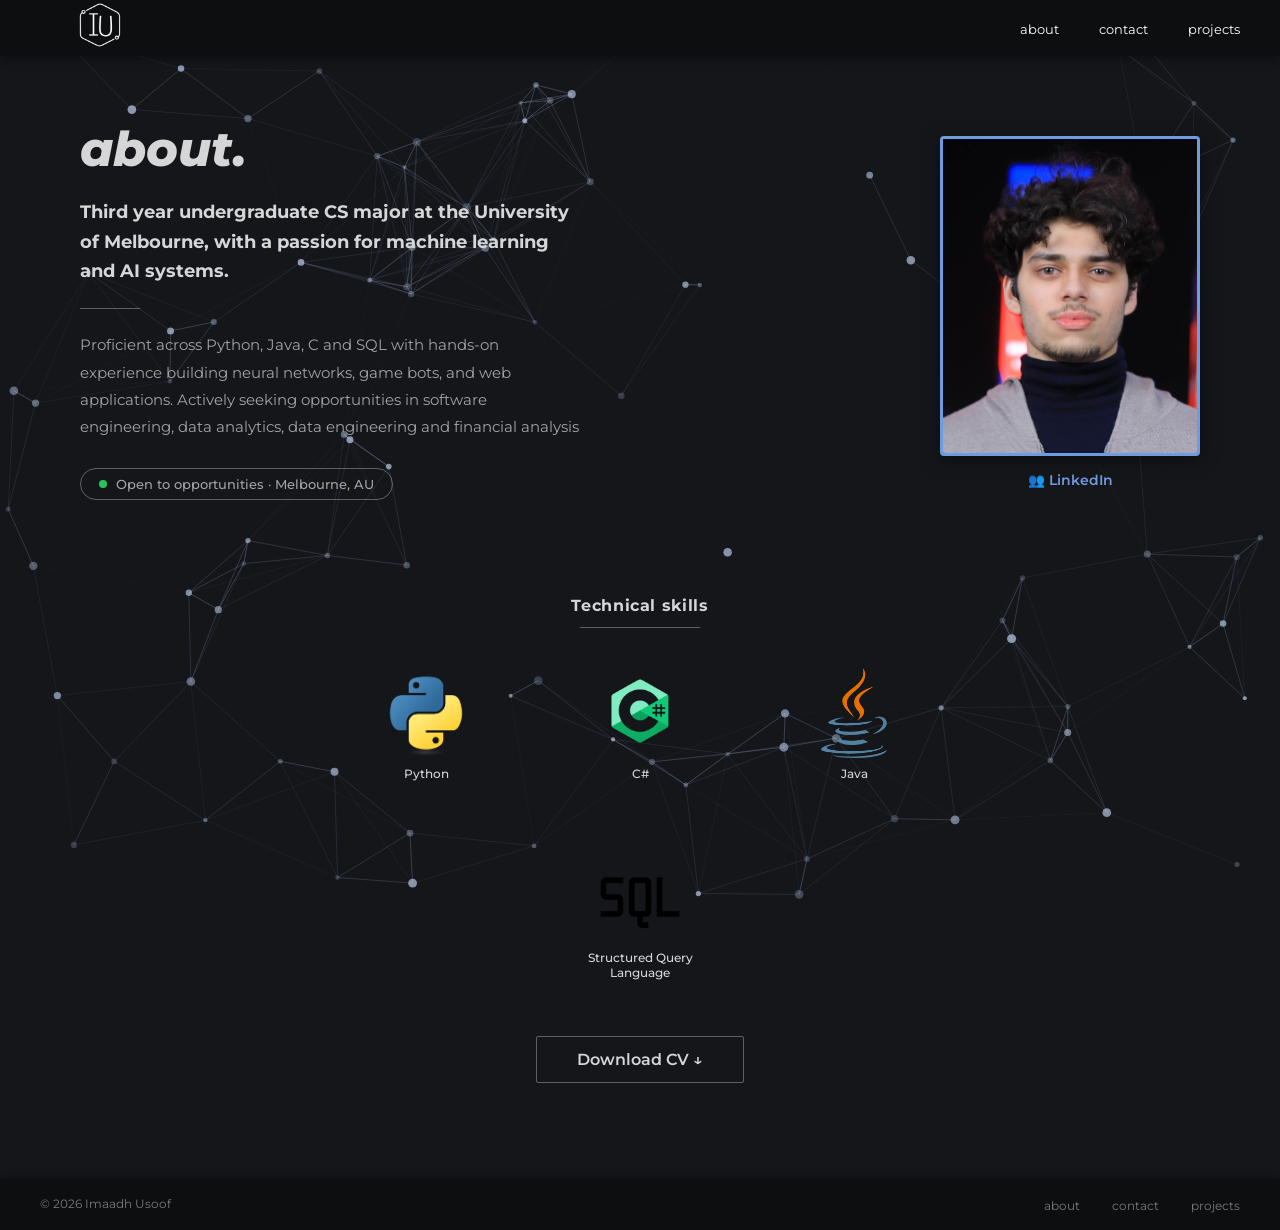
==== commit 5d08e0cd: "Fix about page headshot frame to actually contain the photo The accent-blue rectangle was a decorati" ====
--- a/about.html
+++ b/about.html
@@ -52,10 +52,8 @@
         </div>
 
         <div class="about-right">
-          <div class="about-headshot-frame">
-            <div class="about-headshot-wrap">
-              <img src="images/headshot.jpg" alt="Imaadh Usoof" class="about-headshot" />
-            </div>
+          <div class="about-headshot-wrap">
+            <img src="images/headshot.jpg" alt="Imaadh Usoof" class="about-headshot" />
           </div>
           <a href="https://linkedin.com/in/imaadh-usoof" target="_blank" class="about-linkedin">
             &#128101; LinkedIn
--- a/about.css
+++ b/about.css
@@ -78,38 +78,15 @@
   50% { opacity: 0.4; }
 }
 
-.about-headshot-frame {
+.about-headshot-wrap {
   position: relative;
   width: 260px;
   height: 320px;
-}
-
-.about-headshot-frame::before {
-  content: '';
-  position: absolute;
-  top: 16px;
-  left: 16px;
-  width: 100%;
-  height: 100%;
-  border: 2px solid var(--accent);
-  border-radius: 4px;
-  z-index: 0;
-  transition: transform 0.3s ease;
-}
-
-.about-headshot-frame:hover::before {
-  transform: translate(6px, 6px);
-}
-
-.about-headshot-wrap {
-  position: relative;
-  z-index: 1;
-  width: 100%;
-  height: 100%;
   overflow: hidden;
   border-radius: 4px;
+  border: 3px solid var(--accent);
   box-shadow: 0 4px 20px rgba(0,0,0,0.4);
-  transition: box-shadow 0.3s ease;
+  transition: box-shadow 0.3s ease, border-color 0.3s ease;
 }
 
 .about-headshot-wrap:hover {
@@ -306,14 +283,9 @@
     margin-left: 0;
   }
 
-  .about-headshot-frame {
+  .about-headshot-wrap {
     width: 200px;
     height: 240px;
-  }
-
-  .about-headshot-frame::before {
-    top: 10px;
-    left: 10px;
   }
 
   .skills {
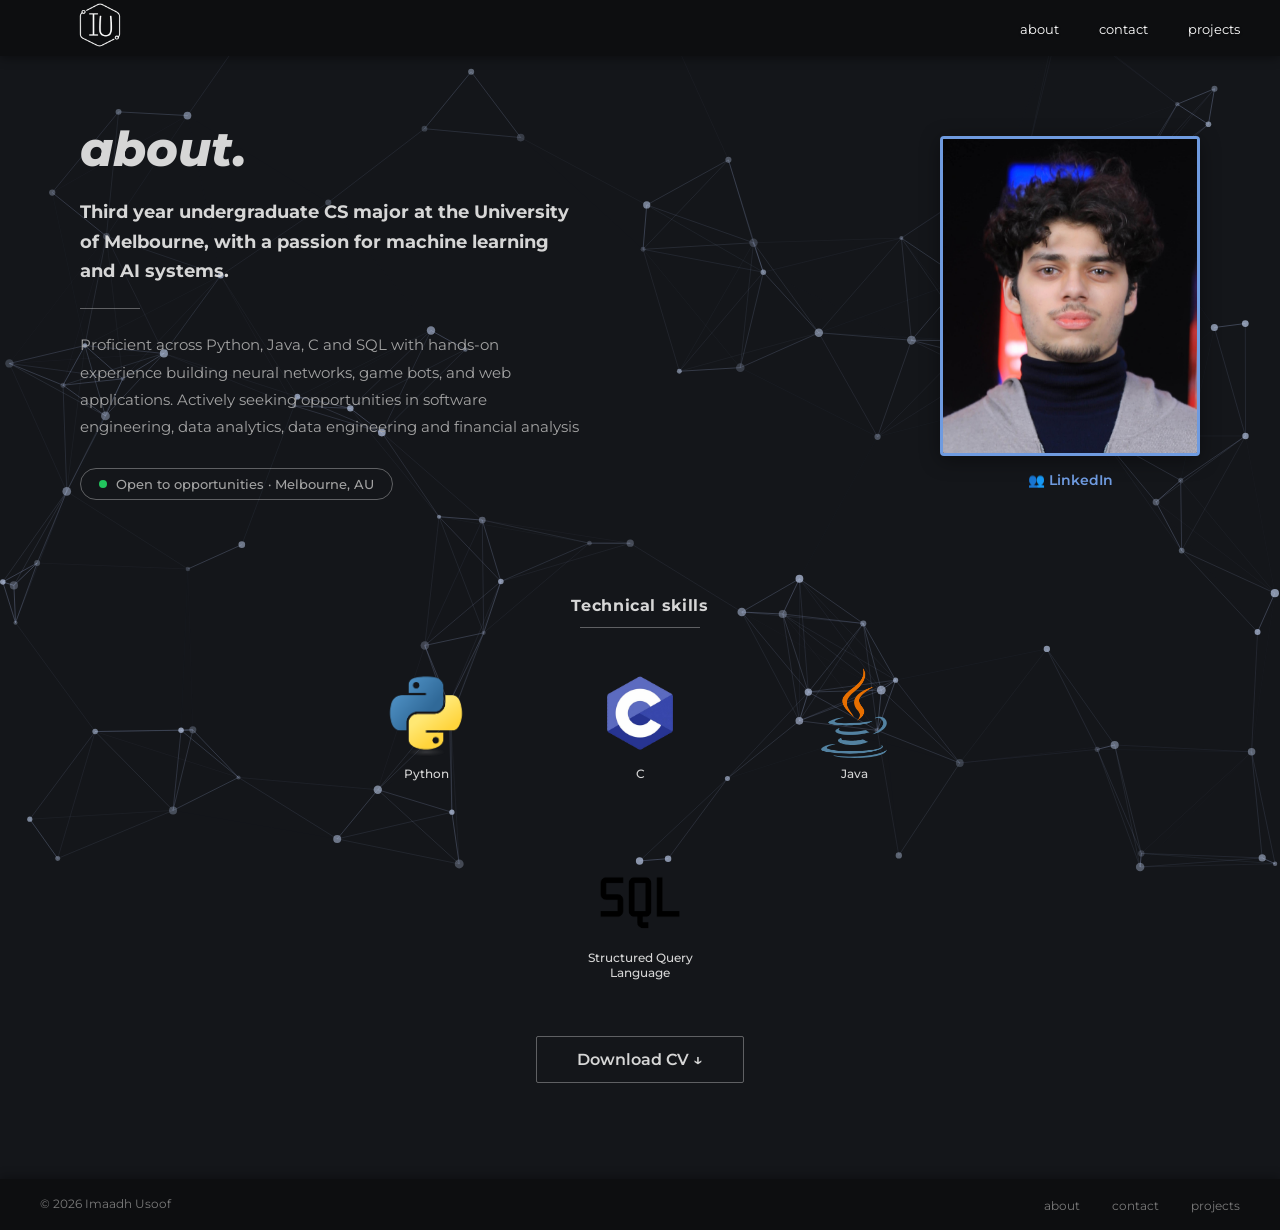
==== commit d8edaa31: "Replace C# icon with C logo on About page" ====
--- a/about.html
+++ b/about.html
@@ -85,11 +85,11 @@
 
           <div class="skill-item">
             <div class="skill-icon">
-              <img src="images/c.png" alt="C#" />
-              <span>C#</span>
+              <img src="images/actualc.png" alt="C" />
+              <span>C</span>
             </div>
             <div class="skill-tooltip">
-              <strong>C#</strong>
+              <strong>C</strong>
               <ul>
                 <li>Data structures and algorithms</li>
                 <li>Efficient problem solving skills</li>
--- a/style.css
+++ b/style.css
@@ -184,8 +184,8 @@
 
 .scroll-btn {
   margin-top: 2rem;
-  width: 38px;
-  height: 38px;
+  width: 50px;
+  height: 50px;
   border-radius: 50%;
   background: rgba(255,255,255,0.12);
   border: none;
@@ -195,7 +195,7 @@
   justify-content: center;
   text-decoration: none;
   color: var(--text-muted);
-  font-size: 1rem;
+  font-size: 1.3rem;
   transition: background 0.2s, transform 0.2s ease;
   animation: scrollBounce 2s ease-in-out 1.2s infinite;
 }
